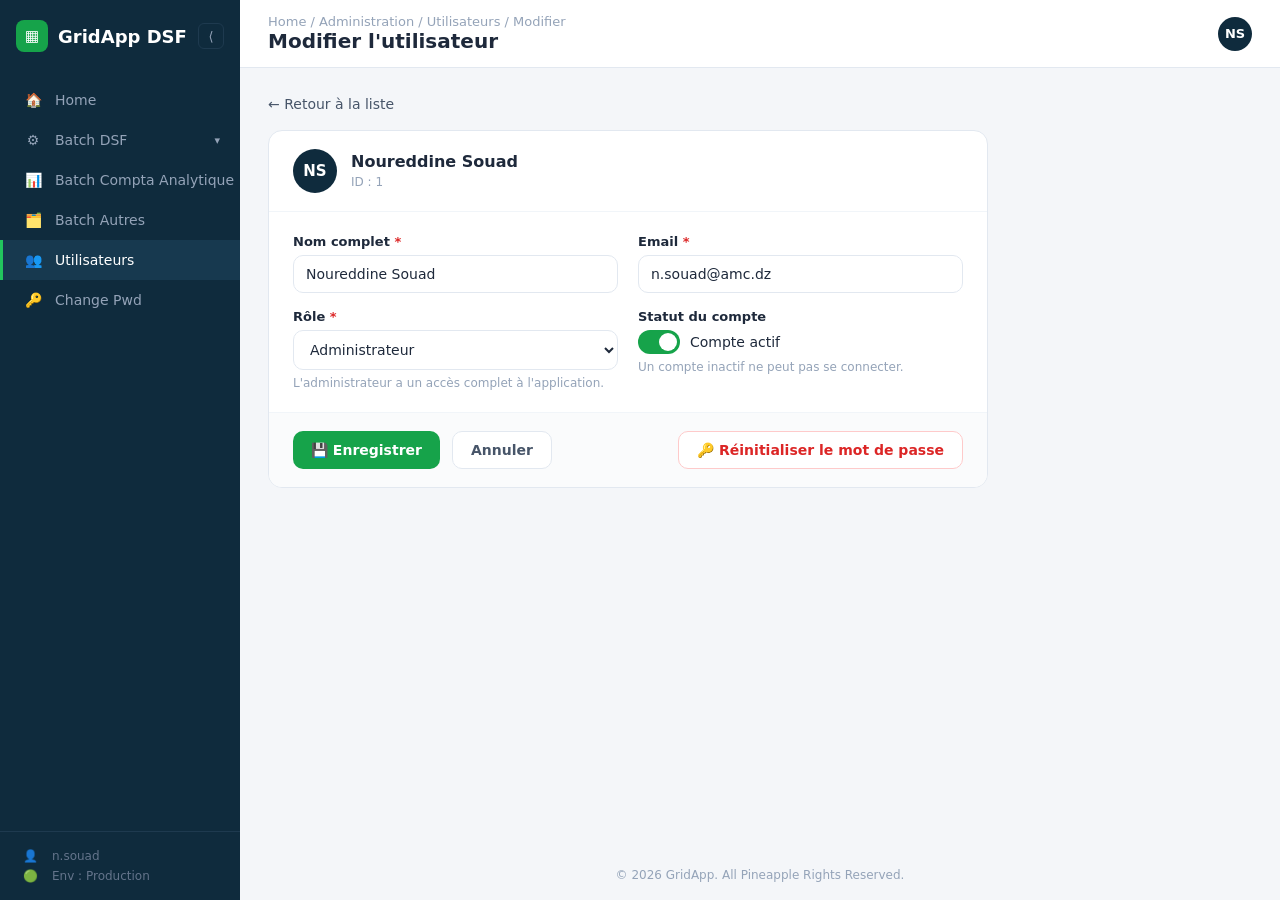
==== src/main/resources/templates/user-edit.html @ 4cee4771 "Add user edit page at /users/edit/{id} - fragments/user-edit.html: userEditForm(user) — name/email/r" ====
<!DOCTYPE html>
<html lang="fr" xmlns:th="http://www.thymeleaf.org">
<head>
  <meta charset="UTF-8">
  <meta name="viewport" content="width=device-width, initial-scale=1">
  <title>Modifier l'utilisateur</title>
  <link rel="stylesheet" href="../static/css/sidebar.css" th:href="@{/css/sidebar.css}">
  <link rel="stylesheet" href="../static/css/topbar.css" th:href="@{/css/topbar.css}">
  <link rel="stylesheet" href="../static/css/user-edit.css" th:href="@{/css/user-edit.css}">
  <style>
    /* Page-level layout only */
    * { margin:0; padding:0; box-sizing:border-box; font-family:'Segoe UI',system-ui,sans-serif; }
    body { background:#f4f6f9; color:#1e293b; display:flex; min-height:100vh; }
    .main { flex:1; display:flex; flex-direction:column; min-width:0; }
    .content { padding:26px 28px; }
    .back-link { display:inline-flex; align-items:center; gap:6px; font-size:14px;
                 color:#475569; text-decoration:none; margin-bottom:18px; }
    .back-link:hover { color:#16a34a; }
    .footer { text-align:center; color:#94a3b8; font-size:12px; padding:18px; margin-top:auto; }
  </style>
</head>
<body>

  <!-- ===== Sidebar (reusable) ===== -->
  <div th:replace="~{fragments/sidebar :: sidebar('users')}">
    <aside class="sidebar" id="appSidebar">
      <div class="sidebar-logo">
        <span class="logo-mark">▦</span><span class="logo-text">GridApp DSF</span>
        <button type="button" class="sidebar-toggle" data-sidebar-toggle>⟨</button>
      </div>
      <nav class="sidebar-nav">
        <a class="nav-item" href="index.html"><span class="nav-icon">🏠</span><span class="nav-label">Home</span></a>
        <div class="nav-group">
          <button type="button" class="nav-item nav-parent" data-submenu-toggle>
            <span class="nav-icon">⚙️</span><span class="nav-label">Batch DSF</span><span class="nav-caret">▾</span>
          </button>
          <div class="submenu">
            <a class="submenu-item" href="index.html">DSF ACAPS</a>
            <a class="submenu-item" href="#">Contrôle Calcul</a>
            <a class="submenu-item" href="#">Historique</a>
          </div>
        </div>
        <a class="nav-item" href="#"><span class="nav-icon">📊</span><span class="nav-label">Batch Compta Analytique</span></a>
        <a class="nav-item" href="#"><span class="nav-icon">🗂️</span><span class="nav-label">Batch Autres</span></a>
        <a class="nav-item active" href="users.html"><span class="nav-icon">👥</span><span class="nav-label">Utilisateurs</span></a>
        <a class="nav-item" href="#"><span class="nav-icon">🔑</span><span class="nav-label">Change Pwd</span></a>
      </nav>
      <div class="sidebar-foot">
        <div class="foot-row"><span class="nav-icon">👤</span><span class="nav-label">n.souad</span></div>
        <div class="foot-row"><span class="nav-icon">🟢</span><span class="nav-label">Env : Production</span></div>
      </div>
    </aside>
  </div>

  <div class="main">

    <!-- ===== Topbar (reusable) ===== -->
    <div th:replace="~{fragments/topbar :: topbar('Modifier l''utilisateur','Home / Administration / Utilisateurs / Modifier',null,null,'NS')}">
      <header class="topbar">
        <button type="button" class="topbar-hamburger" data-sidebar-open>☰</button>
        <div>
          <div class="topbar-crumb">Home / Administration / Utilisateurs / Modifier</div>
          <h1>Modifier l'utilisateur</h1>
        </div>
        <div class="topbar-actions">
          <div class="user-menu" data-user-menu>
            <button type="button" class="avatar" data-user-menu-toggle
                    aria-haspopup="true" aria-expanded="false"
                    aria-label="Menu utilisateur">NS</button>
            <div class="user-dropdown" role="menu" hidden>
              <div class="user-dropdown-head">
                <span class="user-name">n.souad</span>
                <span class="user-role">Administrateur</span>
              </div>
              <a class="user-dropdown-item" role="menuitem" href="#"><span class="item-icon">🔑</span> Changer le mot de passe</a>
              <a class="user-dropdown-item" role="menuitem" href="#"><span class="item-icon">👤</span> Mon profil</a>
              <div class="user-dropdown-sep" role="separator"></div>
              <form method="post" action="#">
                <button type="submit" class="user-dropdown-item danger" role="menuitem"><span class="item-icon">⏻</span> Logout</button>
              </form>
            </div>
          </div>
        </div>
      </header>
    </div>

    <div class="content">
      <a class="back-link" href="users.html" th:href="@{/users}">← Retour à la liste</a>

      <!-- ===== User edit form (reusable) ===== -->
      <div th:replace="~{fragments/user-edit :: userEditForm(${user})}">
        <div class="user-form-card">
          <div class="user-form-head">
            <span class="avatar">NS</span>
            <div>
              <h2>Noureddine Souad</h2>
              <span class="user-id">ID : 1</span>
            </div>
          </div>
          <form class="form" method="post" action="#" data-user-edit-form novalidate>
            <div class="user-form">
              <div class="form-grid">
                <div class="form-field">
                  <label for="edit-name">Nom complet <span class="req">*</span></label>
                  <input type="text" id="edit-name" name="name" required value="Noureddine Souad">
                  <span class="form-error">Le nom est obligatoire.</span>
                </div>
                <div class="form-field">
                  <label for="edit-email">Email <span class="req">*</span></label>
                  <input type="email" id="edit-email" name="email" required value="n.souad@amc.dz">
                  <span class="form-error">Adresse email invalide.</span>
                </div>
                <div class="form-field">
                  <label for="edit-role">Rôle <span class="req">*</span></label>
                  <select id="edit-role" name="role" required>
                    <option value="user">Utilisateur</option>
                    <option value="admin" selected>Administrateur</option>
                    <option value="auditor">Auditeur</option>
                  </select>
                  <span class="form-hint">L'administrateur a un accès complet à l'application.</span>
                </div>
                <div class="form-field">
                  <label>Statut du compte</label>
                  <div class="toggle-row">
                    <button type="button" class="toggle" data-toggle-for="edit-active"
                            role="switch" aria-checked="true" aria-label="Compte actif"></button>
                    <input type="checkbox" id="edit-active" name="active" class="toggle-input" checked>
                    <span class="toggle-label">Compte actif</span>
                  </div>
                  <span class="form-hint">Un compte inactif ne peut pas se connecter.</span>
                </div>
              </div>
            </div>
            <div class="form-actions">
              <button type="submit" class="btn primary">💾 Enregistrer</button>
              <a class="btn ghost" href="users.html">Annuler</a>
              <button type="button" class="btn danger-outline">🔑 Réinitialiser le mot de passe</button>
            </div>
          </form>
        </div>
      </div>
    </div>

    <footer class="footer">© 2026 GridApp. All Pineapple Rights Reserved.</footer>
  </div>

  <script src="../static/js/sidebar.js" th:src="@{/js/sidebar.js}" defer></script>
  <script src="../static/js/topbar.js" th:src="@{/js/topbar.js}" defer></script>
  <script src="../static/js/user-edit.js" th:src="@{/js/user-edit.js}" defer></script>
</body>
</html>
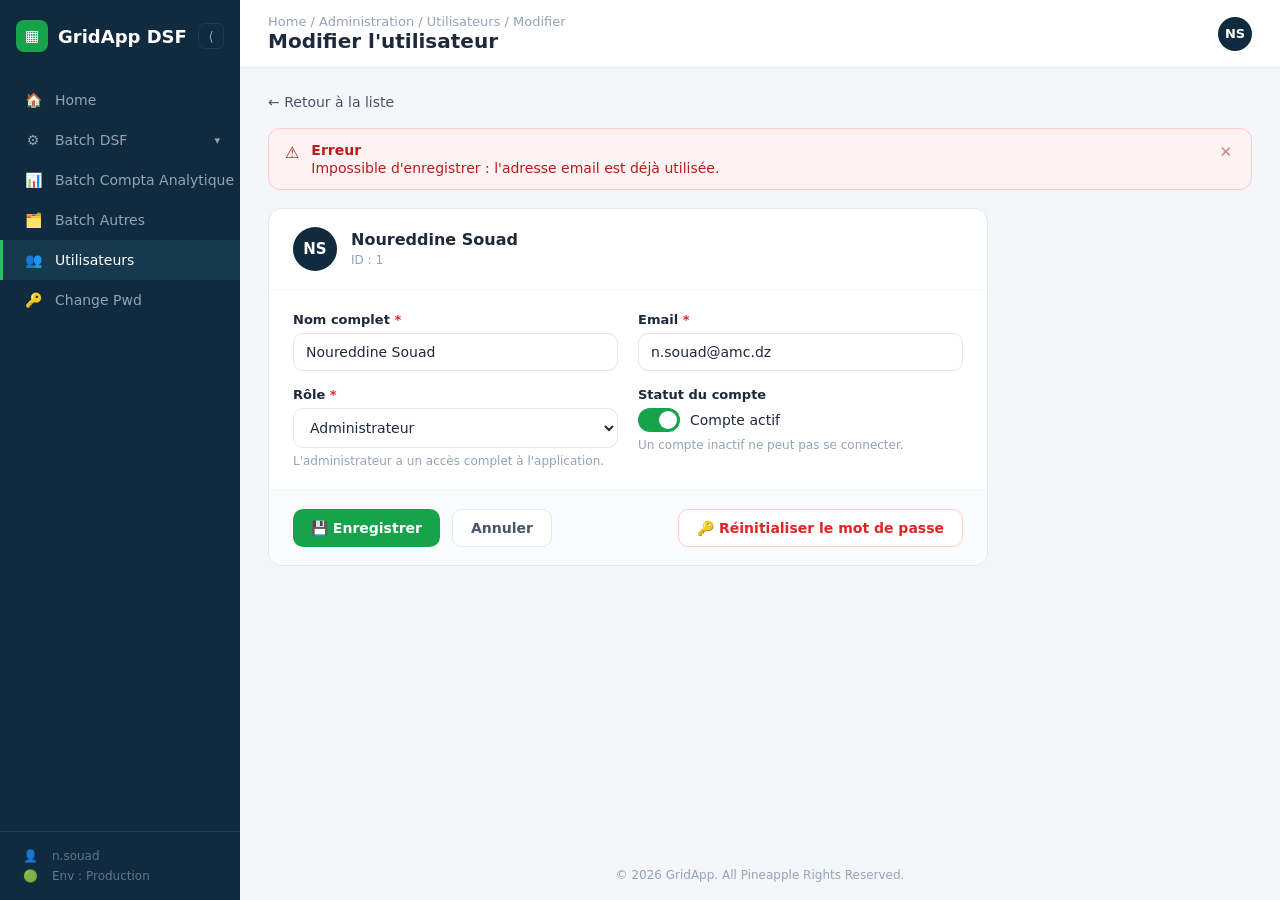
==== commit 738d181f: "Add reusable success/error flash alerts component - fragments/alerts.html: alerts() — renders succes" ====
--- a/src/main/resources/templates/user-edit.html
+++ b/src/main/resources/templates/user-edit.html
@@ -7,6 +7,7 @@
   <link rel="stylesheet" href="../static/css/sidebar.css" th:href="@{/css/sidebar.css}">
   <link rel="stylesheet" href="../static/css/topbar.css" th:href="@{/css/topbar.css}">
   <link rel="stylesheet" href="../static/css/user-edit.css" th:href="@{/css/user-edit.css}">
+  <link rel="stylesheet" href="../static/css/alerts.css" th:href="@{/css/alerts.css}">
   <style>
     /* Page-level layout only */
     * { margin:0; padding:0; box-sizing:border-box; font-family:'Segoe UI',system-ui,sans-serif; }
@@ -84,8 +85,22 @@
       </header>
     </div>
 
-    <div class="content">
-      <a class="back-link" href="users.html" th:href="@{/users}">← Retour à la liste</a>
+    <div class="content" style="display:flex;flex-direction:column;gap:18px">
+      <a class="back-link" href="users.html" th:href="@{/users}" style="margin-bottom:0">← Retour à la liste</a>
+
+      <!-- ===== Flash messages (reusable) ===== -->
+      <div th:replace="~{fragments/alerts :: alerts}">
+        <div class="alerts-stack">
+          <div class="alert alert-error" role="alert" data-alert="error">
+            <span class="alert-icon">⚠️</span>
+            <div class="alert-body">
+              <div class="alert-title">Erreur</div>
+              <div>Impossible d'enregistrer : l'adresse email est déjà utilisée.</div>
+            </div>
+            <button type="button" class="alert-close" data-alert-close aria-label="Fermer">✕</button>
+          </div>
+        </div>
+      </div>
 
       <!-- ===== User edit form (reusable) ===== -->
       <div th:replace="~{fragments/user-edit :: userEditForm(${user})}">
@@ -147,5 +162,6 @@
   <script src="../static/js/sidebar.js" th:src="@{/js/sidebar.js}" defer></script>
   <script src="../static/js/topbar.js" th:src="@{/js/topbar.js}" defer></script>
   <script src="../static/js/user-edit.js" th:src="@{/js/user-edit.js}" defer></script>
+  <script src="../static/js/alerts.js" th:src="@{/js/alerts.js}" defer></script>
 </body>
 </html>
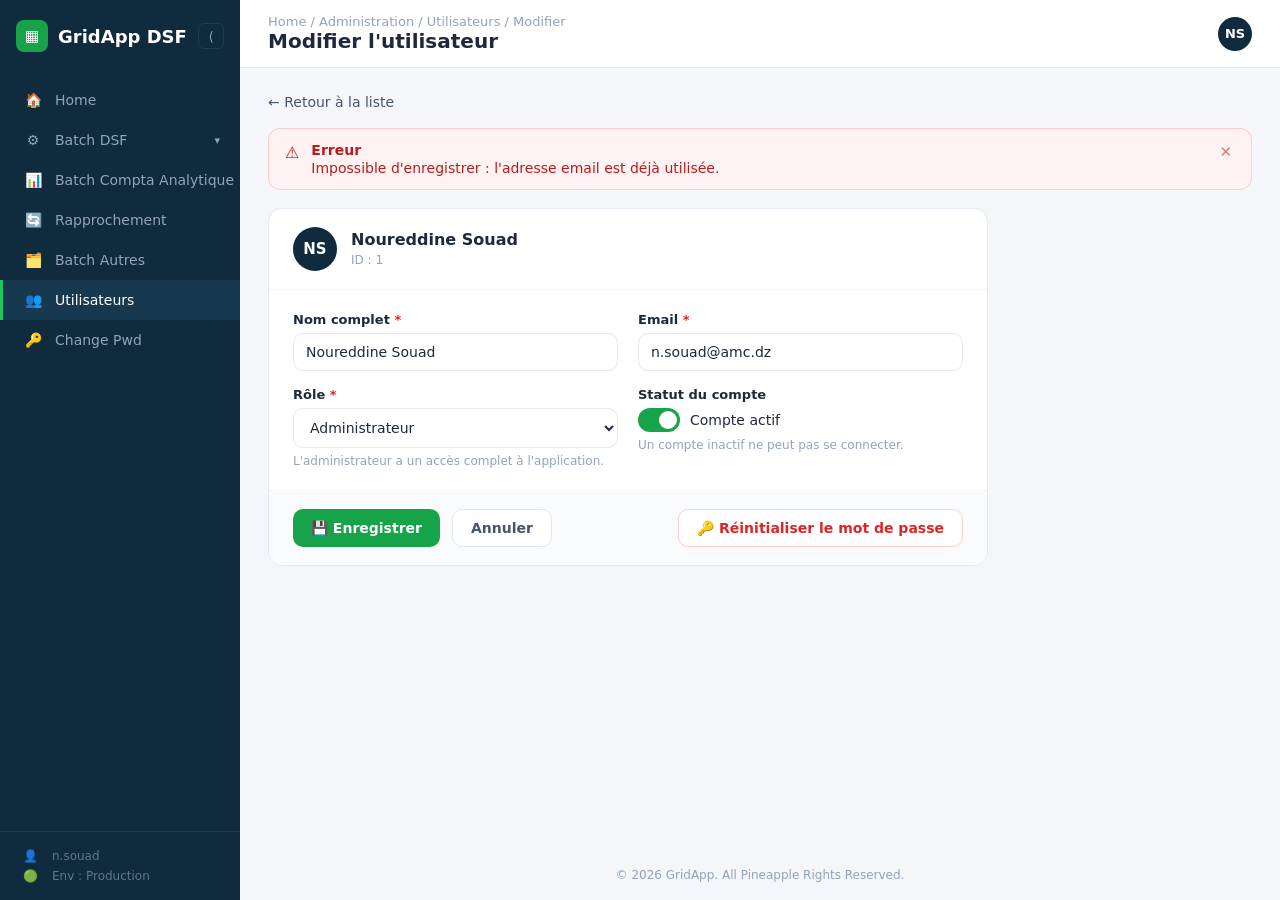
==== commit a590f50c: "Add Listing Rapprochement page with selectable server-paged table - fragments/rapprochement.html: ra" ====
--- a/src/main/resources/templates/user-edit.html
+++ b/src/main/resources/templates/user-edit.html
@@ -42,6 +42,7 @@
           </div>
         </div>
         <a class="nav-item" href="#"><span class="nav-icon">📊</span><span class="nav-label">Batch Compta Analytique</span></a>
+        <a class="nav-item" href="rapprochement.html"><span class="nav-icon">🔄</span><span class="nav-label">Rapprochement</span></a>
         <a class="nav-item" href="#"><span class="nav-icon">🗂️</span><span class="nav-label">Batch Autres</span></a>
         <a class="nav-item active" href="users.html"><span class="nav-icon">👥</span><span class="nav-label">Utilisateurs</span></a>
         <a class="nav-item" href="#"><span class="nav-icon">🔑</span><span class="nav-label">Change Pwd</span></a>
